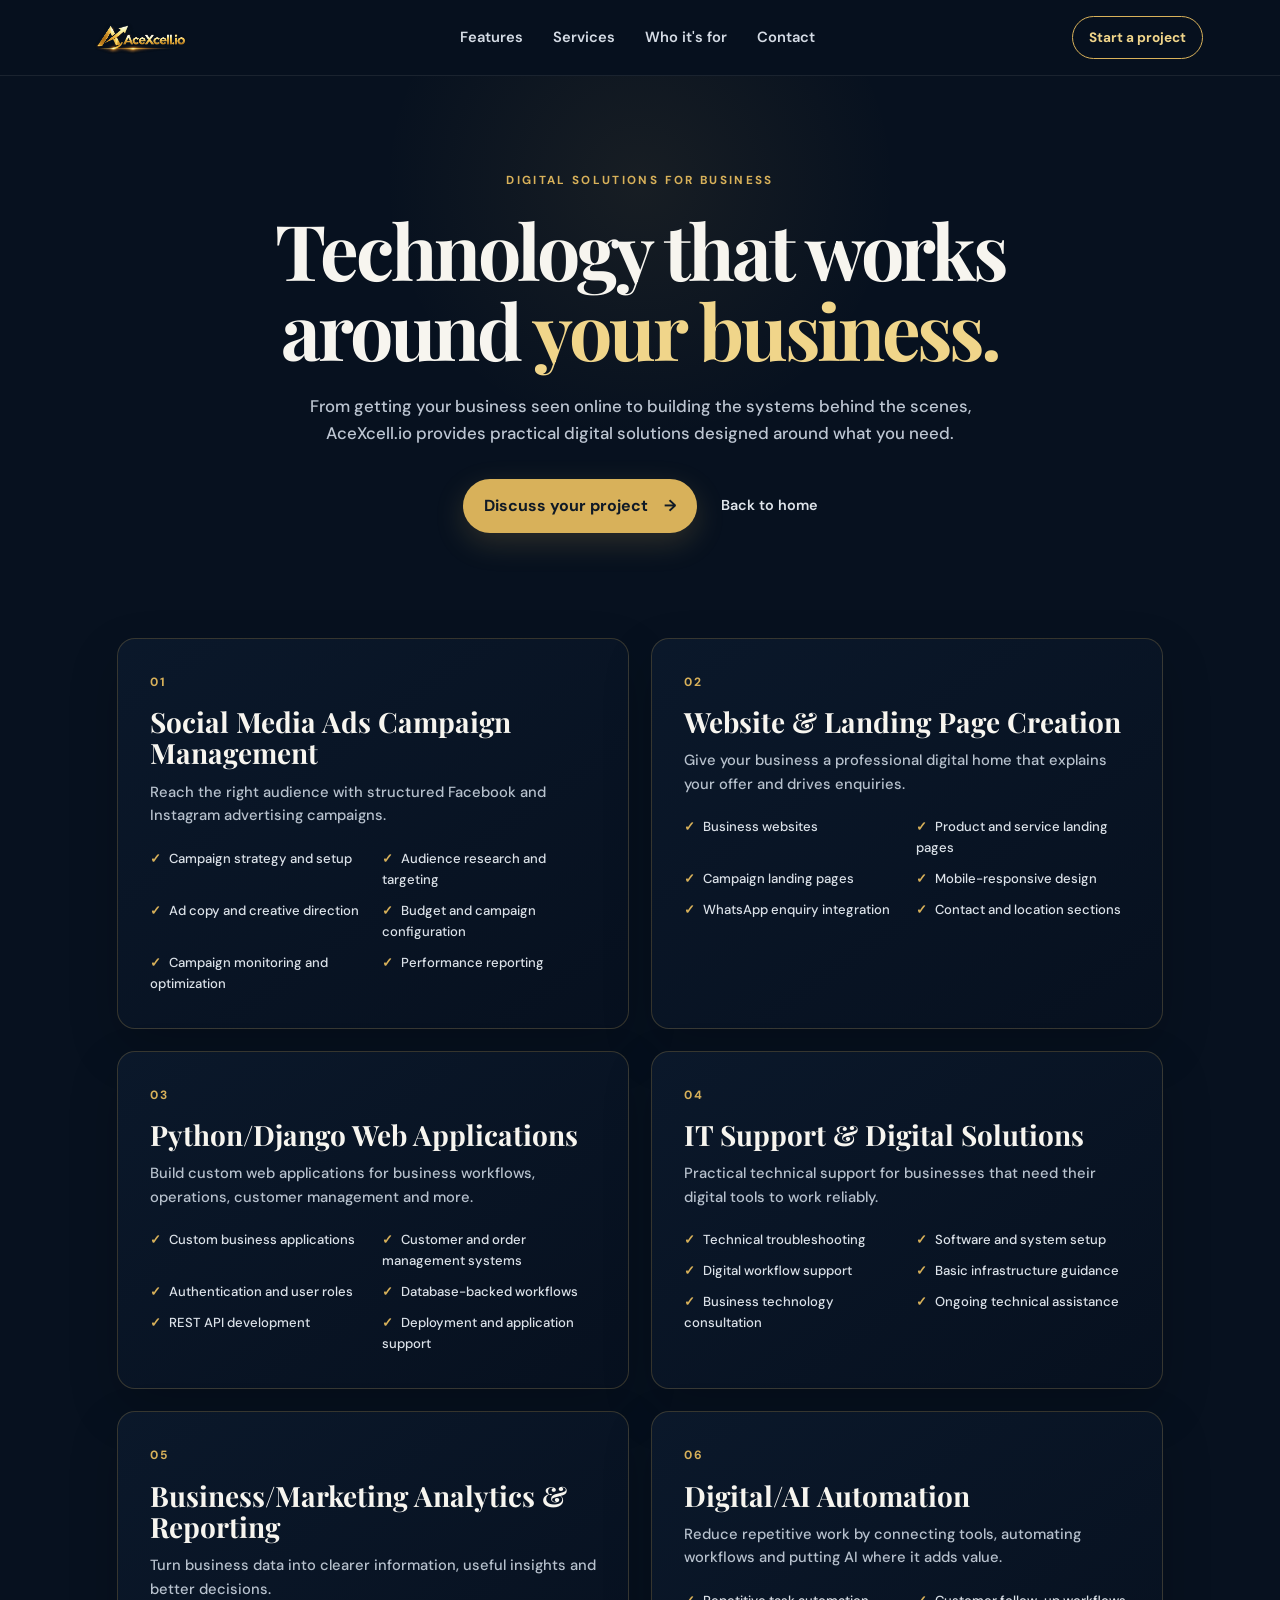
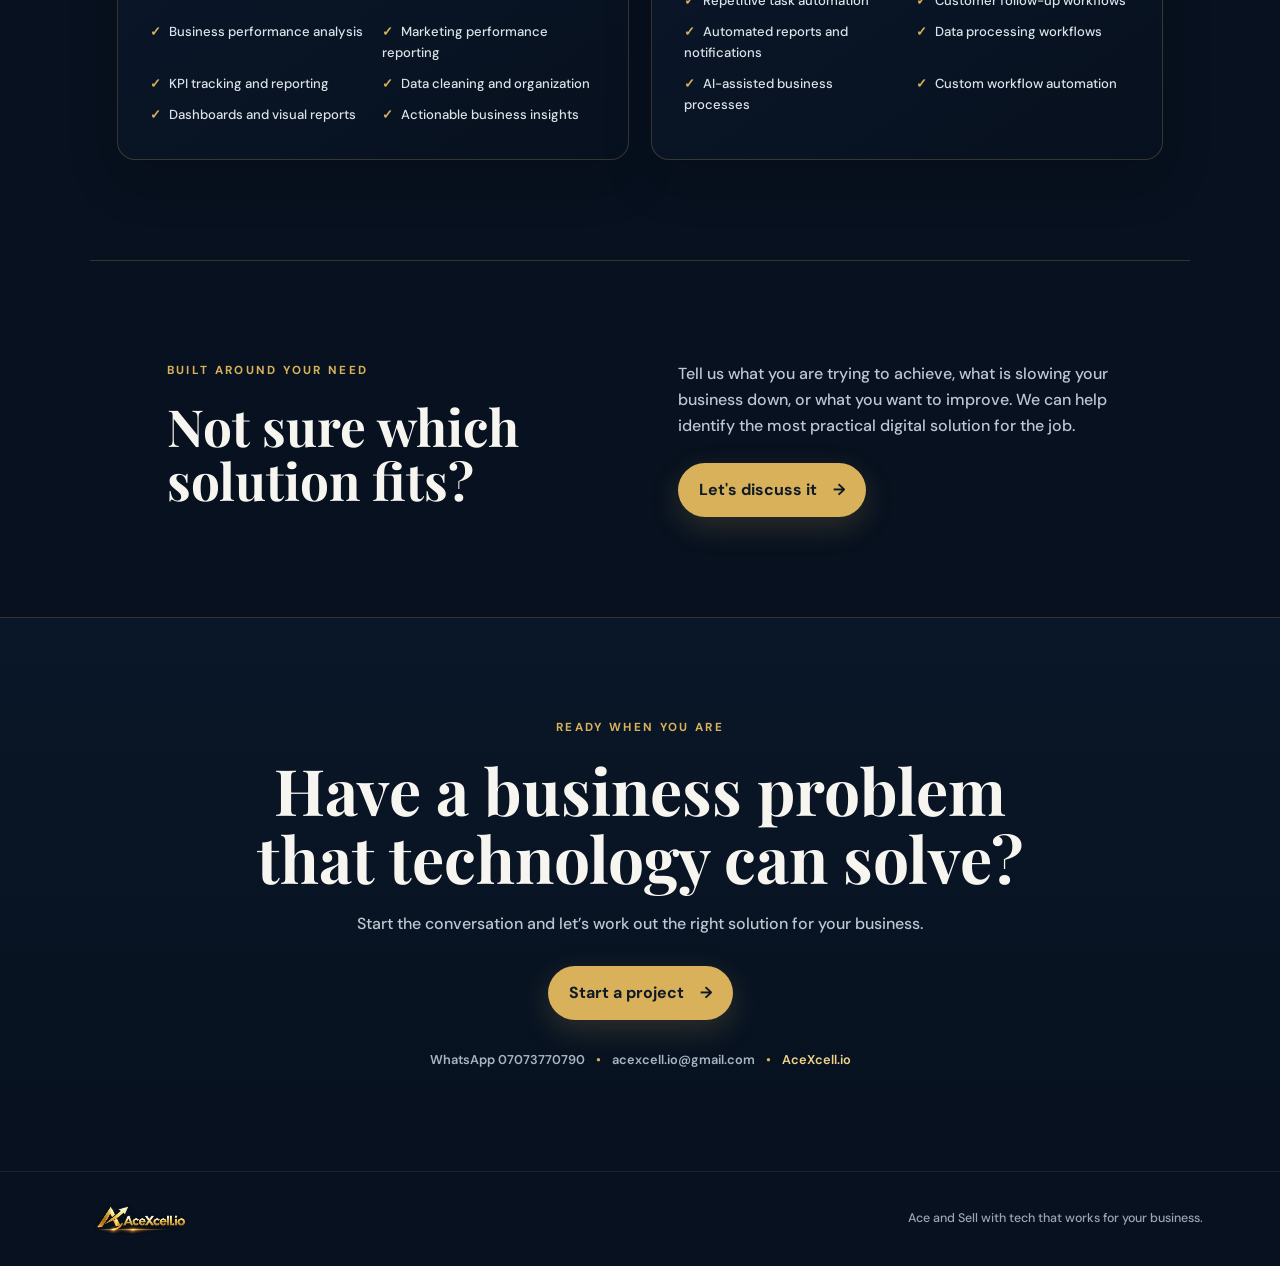
==== services.html @ d556d02b "Add AceXcell services page" ====
<!doctype html>
<html lang="en">
<head>
  <meta charset="utf-8">
  <meta name="viewport" content="width=device-width, initial-scale=1">
  <meta name="description" content="Explore digital services offered by AceXcell.io for businesses.">
  <title>Services | AceXcell.io</title>
  <link rel="preconnect" href="https://fonts.googleapis.com">
  <link rel="preconnect" href="https://fonts.gstatic.com" crossorigin>
  <link href="https://fonts.googleapis.com/css2?family=DM+Sans:wght@400;500;600;700&family=Playfair+Display:wght@600;700&display=swap" rel="stylesheet">
  <link rel="stylesheet" href="style.css">
</head>
<body>
  <header class="nav">
    <a class="brand" href="index.html#top" aria-label="AceXcell home"><img src="logo.png" alt="AceXcell.io logo"></a>
    <nav>
      <a href="index.html#features">Features</a>
      <a href="services.html" aria-current="page">Services</a>
      <a href="index.html#who">Who it's for</a>
      <a href="index.html#contact">Contact</a>
    </nav>
    <a class="nav-cta" href="https://wa.me/2347073770790?text=Hello%20AceXcell.io%2C%20I'd%20like%20to%20discuss%20a%20project.">Start a project</a>
  </header>

  <main id="top">
    <section class="services-hero">
      <div class="eyebrow">DIGITAL SOLUTIONS FOR BUSINESS</div>
      <h1>Technology that works around <em>your business.</em></h1>
      <p>From getting your business seen online to building the systems behind the scenes, AceXcell.io provides practical digital solutions designed around what you need.</p>
      <div class="actions">
        <a class="btn btn-gold" href="https://wa.me/2347073770790?text=Hello%20AceXcell.io%2C%20I'd%20like%20to%20discuss%20a%20project.">Discuss your project <span>→</span></a>
        <a class="text-link" href="index.html">Back to home</a>
      </div>
    </section>

    <section class="services-grid" aria-label="AceXcell services">
      <article class="service-card">
        <div class="service-number">01</div>
        <h2>Social Media Ads Campaign Management</h2>
        <p>Reach the right audience with structured Facebook and Instagram advertising campaigns.</p>
        <ul>
          <li>Campaign strategy and setup</li>
          <li>Audience research and targeting</li>
          <li>Ad copy and creative direction</li>
          <li>Budget and campaign configuration</li>
          <li>Campaign monitoring and optimization</li>
          <li>Performance reporting</li>
        </ul>
      </article>

      <article class="service-card">
        <div class="service-number">02</div>
        <h2>Website &amp; Landing Page Creation</h2>
        <p>Give your business a professional digital home that explains your offer and drives enquiries.</p>
        <ul>
          <li>Business websites</li>
          <li>Product and service landing pages</li>
          <li>Campaign landing pages</li>
          <li>Mobile-responsive design</li>
          <li>WhatsApp enquiry integration</li>
          <li>Contact and location sections</li>
        </ul>
      </article>

      <article class="service-card">
        <div class="service-number">03</div>
        <h2>Python/Django Web Applications</h2>
        <p>Build custom web applications for business workflows, operations, customer management and more.</p>
        <ul>
          <li>Custom business applications</li>
          <li>Customer and order management systems</li>
          <li>Authentication and user roles</li>
          <li>Database-backed workflows</li>
          <li>REST API development</li>
          <li>Deployment and application support</li>
        </ul>
      </article>

      <article class="service-card">
        <div class="service-number">04</div>
        <h2>IT Support &amp; Digital Solutions</h2>
        <p>Practical technical support for businesses that need their digital tools to work reliably.</p>
        <ul>
          <li>Technical troubleshooting</li>
          <li>Software and system setup</li>
          <li>Digital workflow support</li>
          <li>Basic infrastructure guidance</li>
          <li>Business technology consultation</li>
          <li>Ongoing technical assistance</li>
        </ul>
      </article>

      <article class="service-card">
        <div class="service-number">05</div>
        <h2>Business/Marketing Analytics &amp; Reporting</h2>
        <p>Turn business data into clearer information, useful insights and better decisions.</p>
        <ul>
          <li>Business performance analysis</li>
          <li>Marketing performance reporting</li>
          <li>KPI tracking and reporting</li>
          <li>Data cleaning and organization</li>
          <li>Dashboards and visual reports</li>
          <li>Actionable business insights</li>
        </ul>
      </article>

      <article class="service-card">
        <div class="service-number">06</div>
        <h2>Digital/AI Automation</h2>
        <p>Reduce repetitive work by connecting tools, automating workflows and putting AI where it adds value.</p>
        <ul>
          <li>Repetitive task automation</li>
          <li>Customer follow-up workflows</li>
          <li>Automated reports and notifications</li>
          <li>Data processing workflows</li>
          <li>AI-assisted business processes</li>
          <li>Custom workflow automation</li>
        </ul>
      </article>
    </section>

    <section class="service-process">
      <div>
        <div class="eyebrow">BUILT AROUND YOUR NEED</div>
        <h2>Not sure which solution fits?</h2>
      </div>
      <div>
        <p>Tell us what you are trying to achieve, what is slowing your business down, or what you want to improve. We can help identify the most practical digital solution for the job.</p>
        <a class="btn btn-gold" href="https://wa.me/2347073770790?text=Hello%20AceXcell.io%2C%20I%20need%20help%20choosing%20a%20digital%20solution.">Let's discuss it <span>→</span></a>
      </div>
    </section>

    <section class="demo service-cta">
      <div class="demo-inner">
        <div class="eyebrow">READY WHEN YOU ARE</div>
        <h2>Have a business problem that technology can solve?</h2>
        <p>Start the conversation and let’s work out the right solution for your business.</p>
        <a class="btn btn-gold" href="https://wa.me/2347073770790?text=Hello%20AceXcell.io%2C%20I'd%20like%20to%20discuss%20a%20project.">Start a project <span>→</span></a>
        <div class="contact-line">WhatsApp 07073770790 <i>•</i> acexcell.io@gmail.com <i>•</i> <a href="https://acexcell-io.onrender.com/">AceXcell.io</a></div>
      </div>
    </section>
  </main>

  <footer>
    <div class="brand"><img src="logo.png" alt="AceXcell.io logo"></div>
    <p>Ace and Sell with tech that works for your business.</p>
  </footer>
</body>
</html>
---- style.css ----
:root{--navy:#07111f;--navy2:#0b192b;--gold:#d8b15a;--gold2:#f0d58a;--white:#f7f5ef;--muted:#aeb8c6;--line:rgba(216,177,90,.22)}
*{box-sizing:border-box}html{scroll-behavior:smooth}body{margin:0;background:var(--navy);color:var(--white);font-family:'DM Sans',sans-serif;line-height:1.6;font-weight:500}a{color:inherit;text-decoration:none}.nav{height:76px;display:flex;align-items:center;justify-content:space-between;padding:0 6vw;border-bottom:1px solid rgba(255,255,255,.08);position:sticky;top:0;z-index:10;background:rgba(7,17,31,.9);backdrop-filter:blur(16px)}.brand{display:inline-flex;align-items:center;line-height:0}.brand img{display:block;width:126px;height:auto;max-height:34px;object-fit:contain}nav{display:flex;gap:30px;color:#d4dbe5;font-size:.92rem;font-weight:600}nav a:hover{color:var(--gold2)}.nav-cta{border:1px solid var(--gold);padding:10px 16px;border-radius:999px;font-size:.85rem;color:var(--gold2);font-weight:700}.hero{max-width:1250px;margin:auto;padding:90px 6vw 80px;display:grid;grid-template-columns:1fr 1fr;gap:70px;align-items:center;min-height:680px;background:radial-gradient(circle at 80% 40%,rgba(216,177,90,.09),transparent 34%)}.eyebrow{font-size:.73rem;letter-spacing:.2em;color:var(--gold);font-weight:700;margin-bottom:20px}.hero h1{font-family:'Playfair Display',serif;font-size:clamp(3rem,6vw,5.6rem);line-height:1.02;letter-spacing:-.05em;margin:0 0 24px}.hero h1 em{color:var(--gold2);font-style:normal}.lead{color:#c0c8d3;font-size:1.1rem;max-width:580px;font-weight:500}.actions{display:flex;align-items:center;gap:24px;margin-top:32px}.btn{display:inline-flex;align-items:center;gap:16px;padding:14px 21px;border-radius:999px;font-weight:700}.btn-gold{background:var(--gold);color:#101a26;box-shadow:0 10px 30px rgba(216,177,90,.18)}.btn-gold:hover{background:var(--gold2);transform:translateY(-1px)}.text-link{color:#e0e5eb;font-size:.9rem;font-weight:600}.trust-row{display:flex;gap:20px;margin-top:35px;color:#a9b4c2;font-size:.8rem;font-weight:600}.hero-visual{position:relative}.browser{background:#dfe5eb;border-radius:18px;padding:9px;box-shadow:0 35px 80px rgba(0,0,0,.42);transform:rotate(1.5deg)}.browser-top{height:31px;background:#edf0f3;border-radius:12px 12px 0 0;display:flex;align-items:center;gap:6px;padding:0 11px}.browser-top>span{width:7px;height:7px;border-radius:50%;background:#aab2bc}.address{margin-left:14px;background:white;border-radius:7px;color:#77818e;font-size:9px;padding:4px 18px;flex:1}.mock-page{background:#fff;color:#152233;min-height:420px;padding:22px 28px}.mock-nav{display:flex;justify-content:space-between;font-size:9px;color:#697585}.mock-nav strong{color:#b08a39}.mock-hero{display:grid;grid-template-columns:1.15fr .85fr;gap:20px;align-items:center;padding:52px 15px 38px}.mock-hero small{font-size:7px;letter-spacing:.16em;color:#a37b2f}.mock-hero h2{font-family:'Playfair Display',serif;font-size:32px;line-height:1.02;margin:10px 0}.mock-hero h2 i{color:#b08a39;font-style:normal}.mock-hero p{font-size:9px;color:#77818d;max-width:230px}.mock-hero button{border:0;background:#14263b;color:#fff;border-radius:5px;padding:8px 12px;font-size:8px}.mock-card{height:180px;background:linear-gradient(145deg,#14263b,#27405e);border-radius:14px;padding:25px;box-shadow:15px 20px 35px rgba(20,38,59,.18)}.card-line{height:8px;width:65%;background:#d8b15a;border-radius:5px;margin-bottom:10px}.card-line.short{width:42%;background:#8d9aaa}.card-box{height:90px;margin-top:24px;border:1px solid rgba(255,255,255,.16);border-radius:9px}.mock-stats{display:grid;grid-template-columns:repeat(3,1fr);gap:10px;border-top:1px solid #e3e7eb;padding:18px 15px}.mock-stats div{display:flex;flex-direction:column}.mock-stats b{color:#b08a39;font-size:14px}.mock-stats span{font-size:8px;color:#7a8490}.float-badge{position:absolute;right:-25px;bottom:-25px;background:#102137;border:1px solid var(--line);padding:15px 18px;border-radius:12px;box-shadow:0 18px 40px rgba(0,0,0,.3);display:flex;flex-direction:column}.float-badge strong{color:var(--gold2);font-size:.78rem}.float-badge span{font-size:.72rem;color:#b8c1cd}.strip{border-top:1px solid var(--line);border-bottom:1px solid var(--line);display:grid;grid-template-columns:repeat(4,1fr);padding:55px 6vw;gap:35px;background:#091626}.strip span{color:var(--gold);font-size:.75rem}.strip h3{margin:10px 0 5px;font-size:1rem}.strip p{color:#9eabb9;font-size:.84rem;margin:0;font-weight:500}.split{max-width:1100px;margin:auto;padding:110px 6vw;display:grid;grid-template-columns:1fr 1fr;gap:80px}.split h2,.demo h2{font-family:'Playfair Display',serif;font-size:clamp(2.2rem,4vw,3.6rem);line-height:1.05;margin:0}.split p{color:#bdc6d2;font-size:1rem;font-weight:500}.checklist{display:grid;grid-template-columns:1fr 1fr;gap:14px;margin-top:25px;color:#e0e5eb;font-size:.88rem;font-weight:600}.checklist span::first-letter{color:var(--gold)}.demo{padding:100px 6vw;background:linear-gradient(180deg,#0a1728,#07111f);border-top:1px solid var(--line)}.demo-inner{max-width:850px;text-align:center;margin:auto}.demo h2{font-size:clamp(2.4rem,5vw,4.2rem)}.demo p{color:#bdc6d2;max-width:620px;margin:20px auto 30px;font-weight:500}.contact-line{margin-top:28px;color:#aab5c2;font-size:.8rem;font-weight:600}.contact-line i{color:var(--gold);font-style:normal;margin:0 8px}footer{border-top:1px solid rgba(255,255,255,.08);padding:30px 6vw;display:flex;justify-content:space-between;align-items:center;color:#9aa6b4;font-size:.78rem;font-weight:500}footer p{margin:0}@media(max-width:850px){.nav{padding:0 5vw}.nav nav{display:none}.nav-cta{padding:8px 12px}.hero{grid-template-columns:1fr;padding-top:65px;gap:50px}.hero h1{font-size:3.25rem}.hero-visual{max-width:620px;margin:auto}.strip{grid-template-columns:1fr 1fr}.split{grid-template-columns:1fr;gap:25px;padding:75px 6vw}}@media(max-width:520px){.hero{padding-left:5vw;padding-right:5vw}.trust-row{flex-direction:column;gap:6px}.actions{flex-wrap:wrap}.browser{transform:none}.mock-page{padding:18px 15px}.mock-hero{padding:35px 5px}.mock-hero h2{font-size:24px}.mock-card{height:150px}.float-badge{right:8px}.strip{grid-template-columns:1fr;padding:45px 6vw}.checklist{grid-template-columns:1fr}footer{display:block}footer p{margin-top:0}}

/* AceXcell.io Services page */
.services-hero{max-width:1050px;margin:auto;padding:95px 6vw 75px;text-align:center;background:radial-gradient(circle at 50% 20%,rgba(216,177,90,.08),transparent 38%)}
.services-hero h1{font-family:'Playfair Display',serif;font-size:clamp(2.8rem,6vw,5rem);line-height:1.04;letter-spacing:-.04em;margin:0 auto 24px;max-width:900px}
.services-hero h1 em{color:var(--gold2);font-style:normal}
.services-hero p{max-width:720px;margin:0 auto;color:#bdc6d2;font-size:1.05rem}
.services-hero .actions{justify-content:center}
.services-grid{max-width:1200px;margin:auto;padding:30px 6vw 100px;display:grid;grid-template-columns:repeat(2,minmax(0,1fr));gap:22px}
.service-card{background:linear-gradient(145deg,rgba(11,25,43,.96),rgba(7,17,31,.96));border:1px solid var(--line);border-radius:18px;padding:34px 32px;box-shadow:0 20px 50px rgba(0,0,0,.18);transition:.2s ease}
.service-card:hover{border-color:rgba(240,213,138,.5);transform:translateY(-2px)}
.service-number{color:var(--gold);font-size:.75rem;letter-spacing:.18em;font-weight:700}
.service-card h2{font-family:'Playfair Display',serif;font-size:1.75rem;line-height:1.12;margin:14px 0 12px}
.service-card p{color:#b7c1cd;font-size:.92rem;margin:0 0 20px}
.service-card ul{list-style:none;padding:0;margin:0;display:grid;grid-template-columns:1fr 1fr;gap:10px 18px}
.service-card li{font-size:.82rem;color:#dce2e9}
.service-card li::before{content:'✓';color:var(--gold);font-weight:700;margin-right:8px}
.service-process{max-width:1100px;margin:auto;padding:100px 6vw;display:grid;grid-template-columns:1fr 1fr;gap:75px;border-top:1px solid var(--line)}
.service-process h2{font-family:'Playfair Display',serif;font-size:clamp(2.2rem,4vw,3.4rem);line-height:1.05;margin:0}
.service-process p{color:#bdc6d2;margin:0 0 25px}
.service-cta{margin-top:0}
.service-cta .contact-line{line-height:1.8}
.contact-line a{color:var(--gold2)}
@media(max-width:850px){.services-grid{grid-template-columns:1fr}.service-process{grid-template-columns:1fr;gap:25px;padding:75px 6vw}.services-hero{padding-top:70px}.service-card h2{font-size:1.55rem}}
@media(max-width:520px){.service-card{padding:27px 22px}.service-card ul{grid-template-columns:1fr}.services-hero .actions{flex-wrap:wrap}}
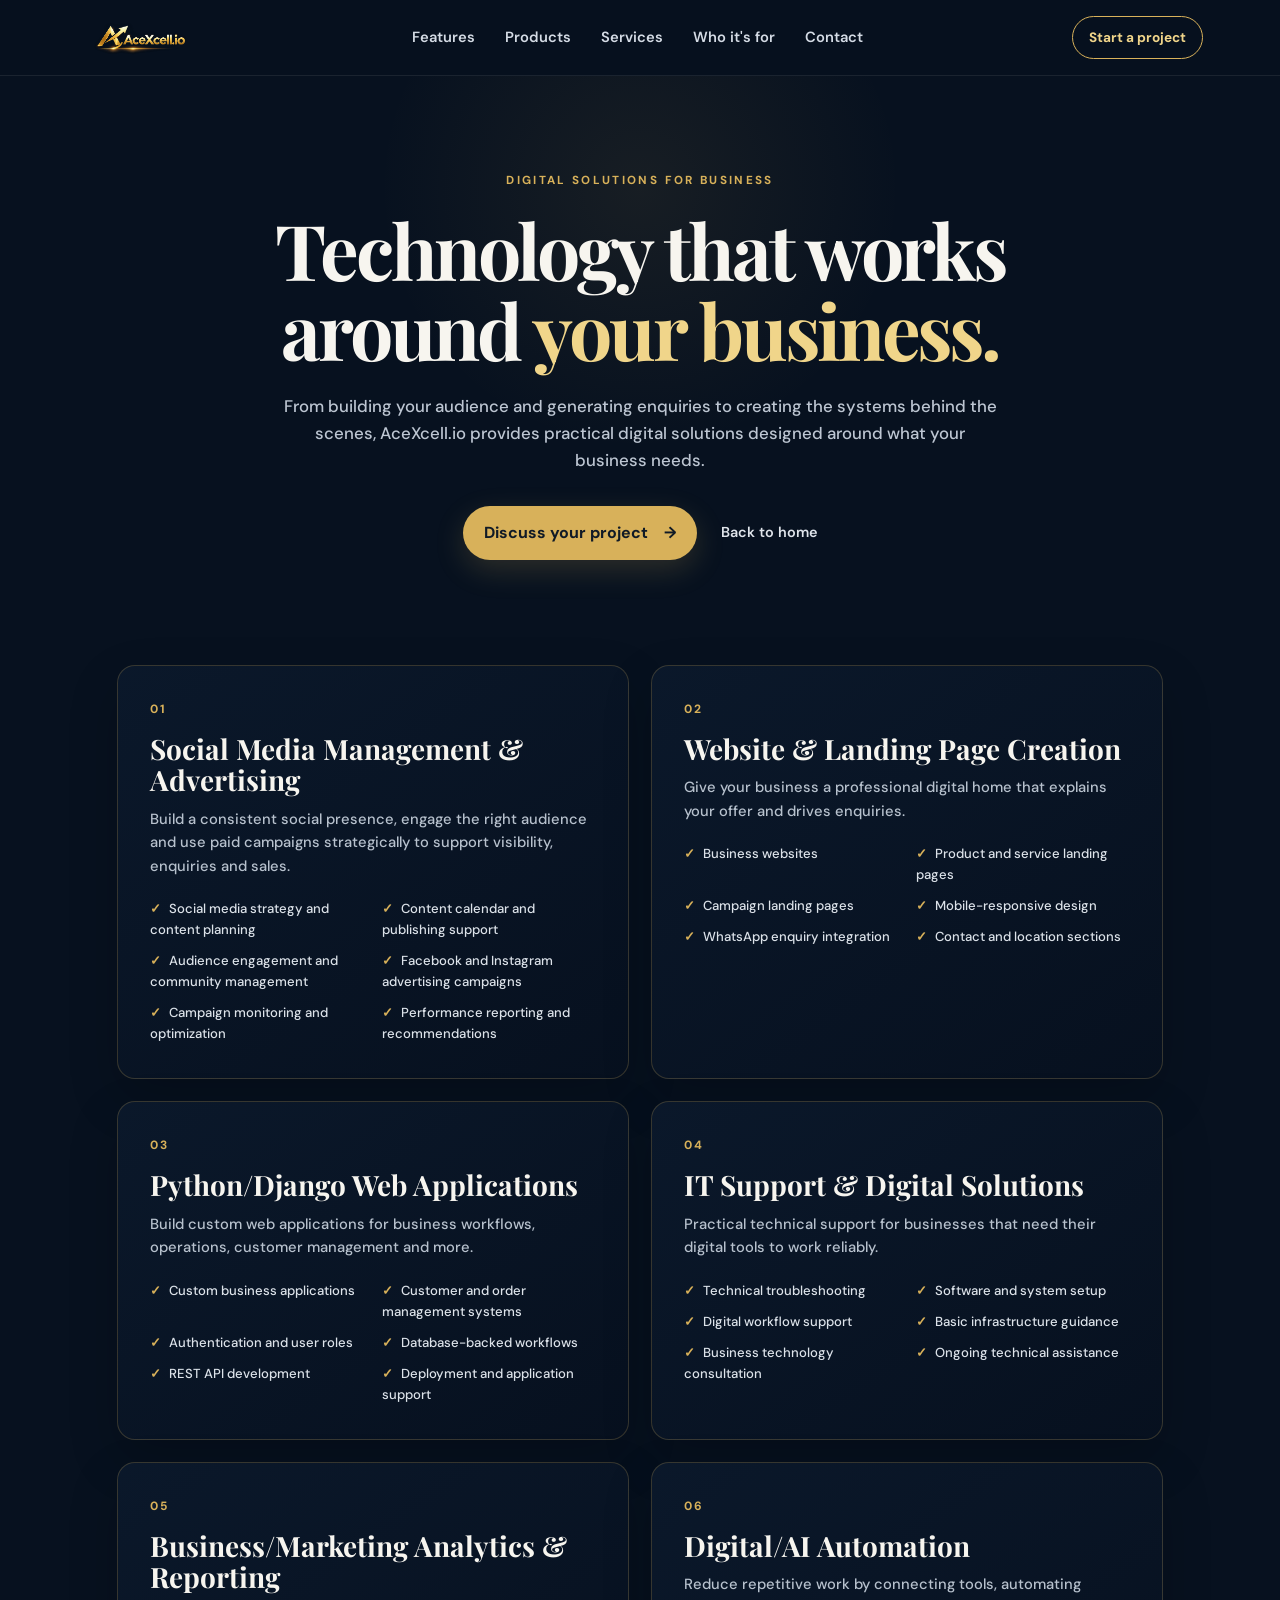
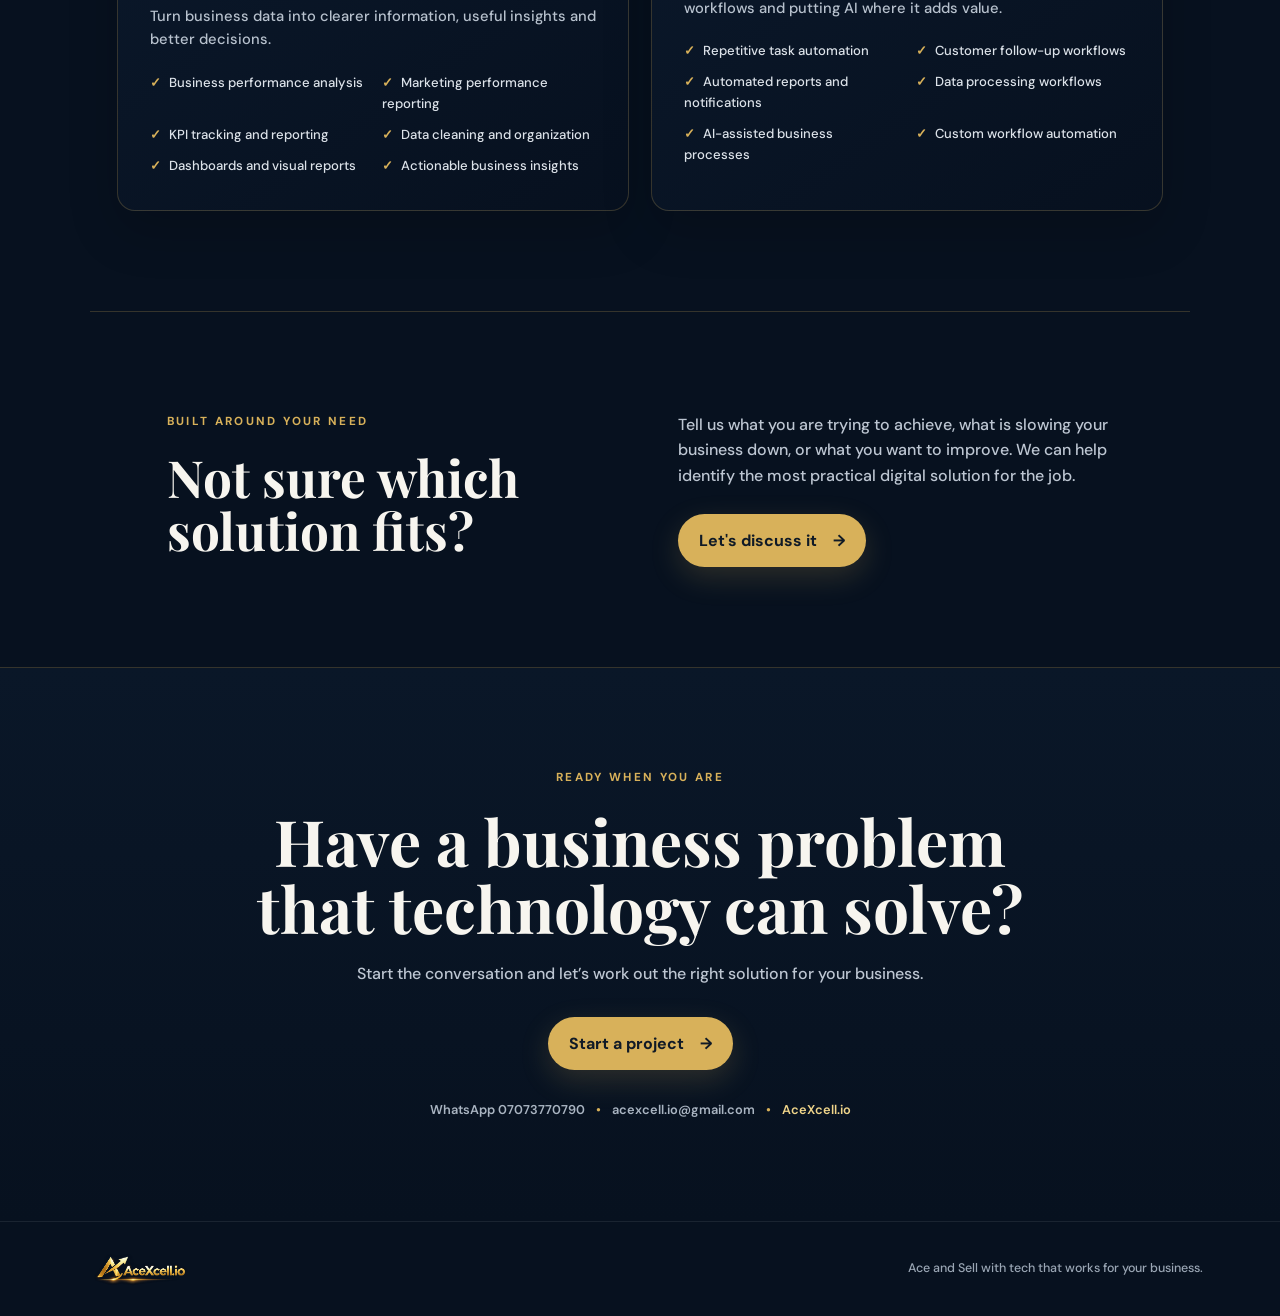
==== commit 38d8db5a: "Add social media management service" ====
--- a/services.html
+++ b/services.html
@@ -15,6 +15,7 @@
     <a class="brand" href="index.html#top" aria-label="AceXcell home"><img src="logo.png" alt="AceXcell.io logo"></a>
     <nav>
       <a href="index.html#features">Features</a>
+      <a href="products.html">Products</a>
       <a href="services.html" aria-current="page">Services</a>
       <a href="index.html#who">Who it's for</a>
       <a href="index.html#contact">Contact</a>
@@ -26,7 +27,7 @@
     <section class="services-hero">
       <div class="eyebrow">DIGITAL SOLUTIONS FOR BUSINESS</div>
       <h1>Technology that works around <em>your business.</em></h1>
-      <p>From getting your business seen online to building the systems behind the scenes, AceXcell.io provides practical digital solutions designed around what you need.</p>
+      <p>From building your audience and generating enquiries to creating the systems behind the scenes, AceXcell.io provides practical digital solutions designed around what your business needs.</p>
       <div class="actions">
         <a class="btn btn-gold" href="https://wa.me/2347073770790?text=Hello%20AceXcell.io%2C%20I'd%20like%20to%20discuss%20a%20project.">Discuss your project <span>→</span></a>
         <a class="text-link" href="index.html">Back to home</a>
@@ -36,15 +37,15 @@
     <section class="services-grid" aria-label="AceXcell services">
       <article class="service-card">
         <div class="service-number">01</div>
-        <h2>Social Media Ads Campaign Management</h2>
-        <p>Reach the right audience with structured Facebook and Instagram advertising campaigns.</p>
+        <h2>Social Media Management &amp; Advertising</h2>
+        <p>Build a consistent social presence, engage the right audience and use paid campaigns strategically to support visibility, enquiries and sales.</p>
         <ul>
-          <li>Campaign strategy and setup</li>
-          <li>Audience research and targeting</li>
-          <li>Ad copy and creative direction</li>
-          <li>Budget and campaign configuration</li>
+          <li>Social media strategy and content planning</li>
+          <li>Content calendar and publishing support</li>
+          <li>Audience engagement and community management</li>
+          <li>Facebook and Instagram advertising campaigns</li>
           <li>Campaign monitoring and optimization</li>
-          <li>Performance reporting</li>
+          <li>Performance reporting and recommendations</li>
         </ul>
       </article>
 
--- a/style.css
+++ b/style.css
@@ -24,3 +24,77 @@
 .contact-line a{color:var(--gold2)}
 @media(max-width:850px){.services-grid{grid-template-columns:1fr}.service-process{grid-template-columns:1fr;gap:25px;padding:75px 6vw}.services-hero{padding-top:70px}.service-card h2{font-size:1.55rem}}
 @media(max-width:520px){.service-card{padding:27px 22px}.service-card ul{grid-template-columns:1fr}.services-hero .actions{flex-wrap:wrap}}
+/* Home-page Services CTA */
+.services-home-btn{
+  border:1px solid var(--gold);
+  color:var(--gold2);
+  background:transparent;
+}
+.services-home-btn:hover{
+  background:rgba(216,177,90,.10);
+  transform:translateY(-1px);
+}
+/* Home-page Services CTA */
+.services-home-btn{
+  border:1px solid var(--gold);
+  color:var(--gold2);
+  background:transparent;
+}
+.services-home-btn:hover{
+  background:rgba(216,177,90,.10);
+  transform:translateY(-1px);
+}
+
+
+/* AceXcell homepage ad video */
+.ad-demo{
+  padding:100px 6vw;
+  border-top:1px solid var(--line);
+  background:linear-gradient(180deg,#091626,#07111f);
+}
+.ad-demo-inner{
+  max-width:900px;
+  margin:auto;
+  text-align:center;
+}
+.ad-demo h2{
+  font-family:'Playfair Display',serif;
+  font-size:clamp(2.3rem,5vw,4rem);
+  line-height:1.06;
+  margin:0 auto 18px;
+}
+.ad-demo h2 em{
+  color:var(--gold2);
+  font-style:normal;
+}
+.ad-demo p{
+  color:#bdc6d2;
+  max-width:620px;
+  margin:0 auto 30px;
+}
+.ad-video-frame{
+  width:min(100%,430px);
+  margin:32px auto 0;
+  padding:8px;
+  background:linear-gradient(145deg,rgba(216,177,90,.18),rgba(255,255,255,.04));
+  border:1px solid var(--line);
+  border-radius:22px;
+  box-shadow:0 25px 70px rgba(0,0,0,.35);
+}
+.ad-video{
+  display:block;
+  width:100%;
+  height:auto;
+  aspect-ratio:9/16;
+  object-fit:cover;
+  border-radius:15px;
+  background:#050b13;
+}
+.ad-demo-cta{
+  margin-top:28px;
+}
+@media(max-width:520px){
+  .ad-demo{padding:75px 5vw}
+  .ad-video-frame{padding:6px;border-radius:18px}
+  .ad-video{border-radius:12px}
+}
